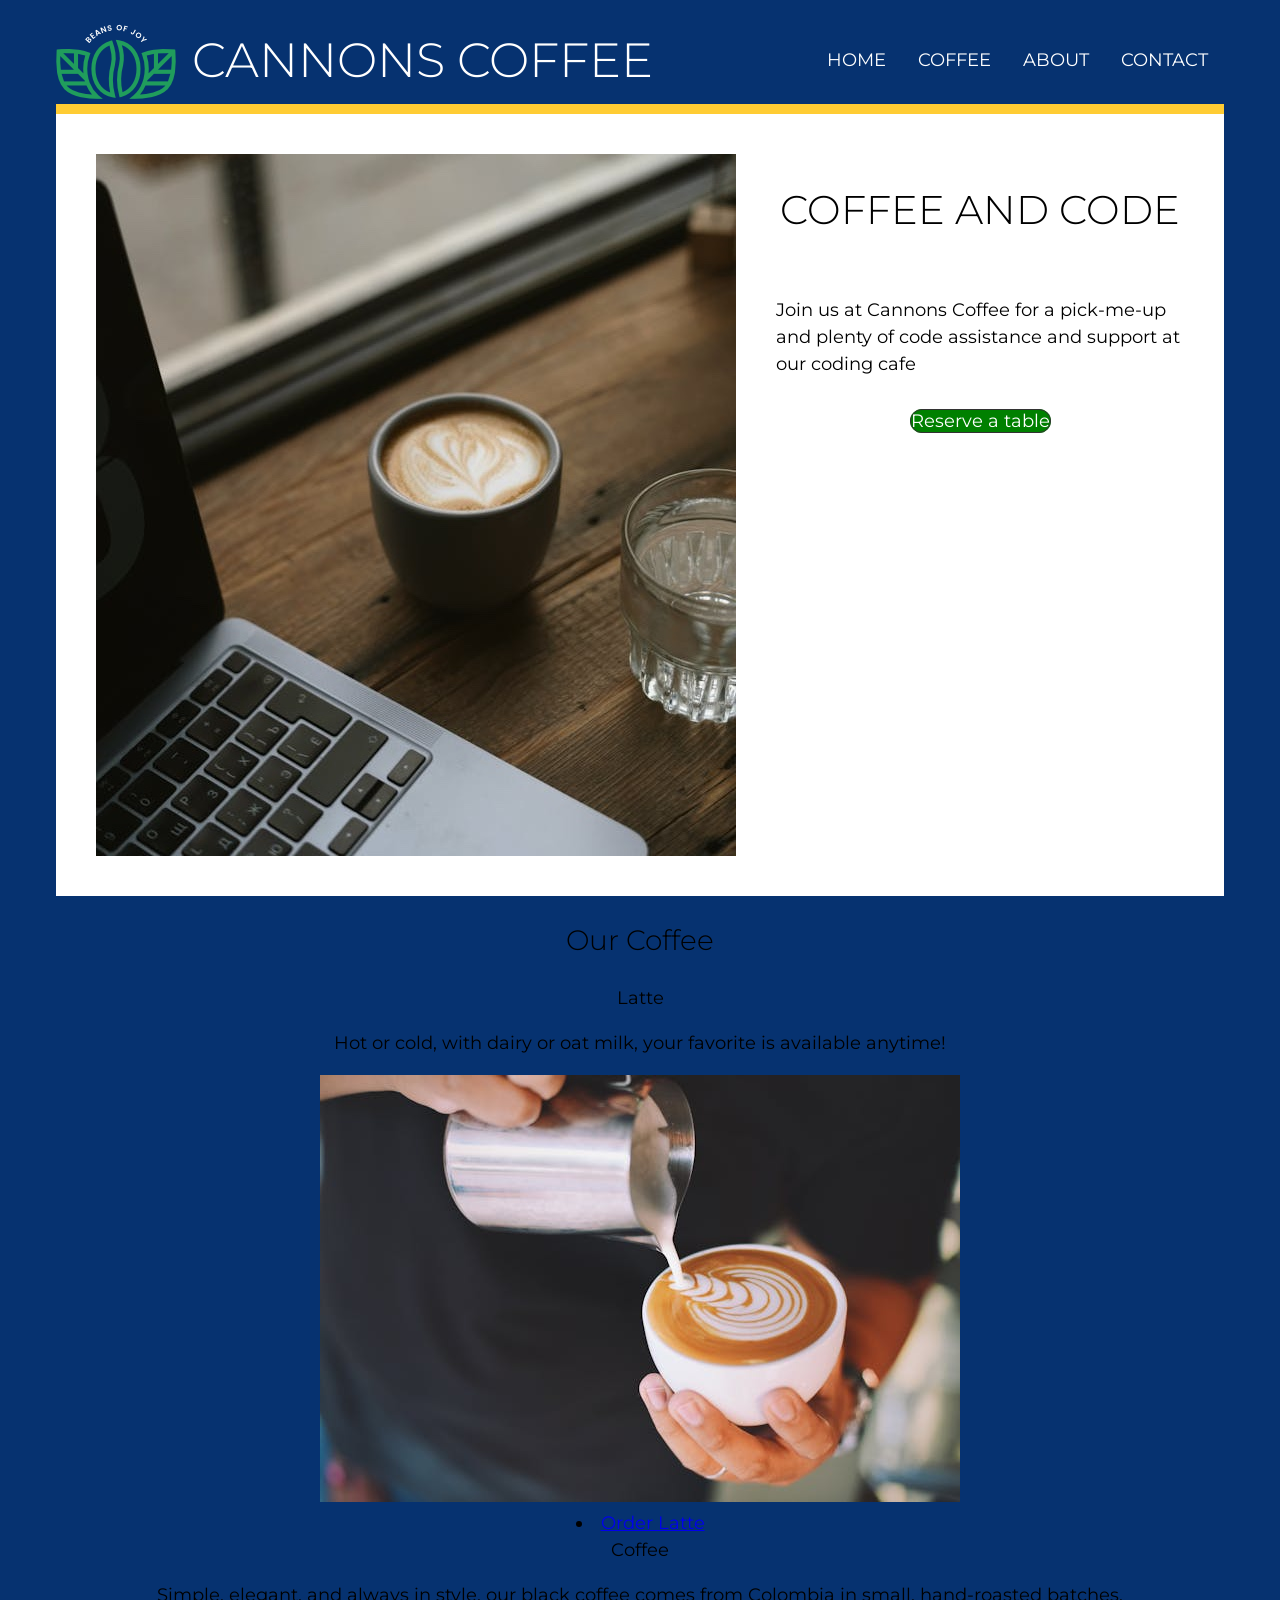
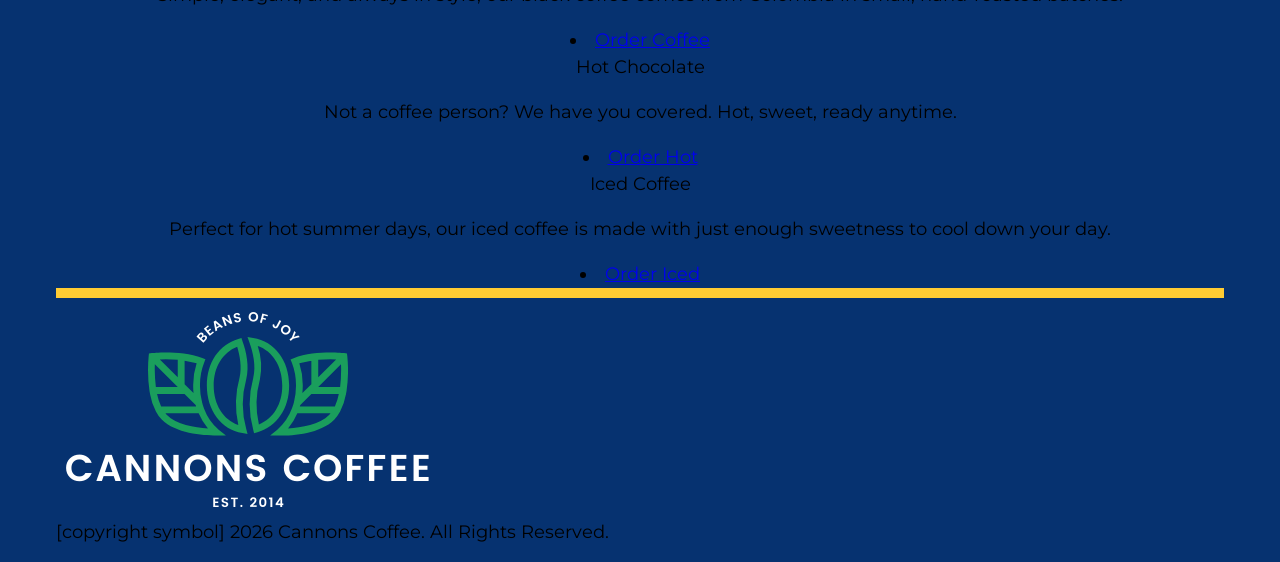
==== index.html @ 60bfc3fd "Changed css" ====
<!DOCTYPE html>
<html lang="en">

<head>
    <meta charset="UTF-8">
    <meta name="viewport" content="width=device-width, initial-scale=1.0">
    <title>Document</title>
    <link rel="stylesheet" href="css/style.css">
</head>

<body>
    <div class="wrapper">
        <header>
            <div class="logo">
                <img src="images/logo-nav.png" alt="Cannons Coffee Logo, beans of joy" class="logo">
                <h1>Cannons Coffee</h1>
            </div>
            <nav>
                <ul>
                    <li><a href="index.html" target="_blank" class="button">Home</a></li>
                    <li><a href="latte.html" target="_blank" class="button">Coffee</a></li>
                    <li><a href="https://www.starbucks.com/" target="_blank" class="button">About</a></li>
                    <li><a href="mailto:Jordan81hoc@gmail.com" target="_blank" class="contact-btn">Contact</a></li>
                </ul>
            </nav>
        </header>
        <main>
            <div class="row">
                <img src="images/coffee-computer.jpg" alt="Laptop with a cup of coffee and a glass of water">
                <div class="text">
                    <h2>Coffee and Code</h2>
                    <p>Join us at Cannons Coffee for a pick-me-up and plenty of code assistance and support at our
                        coding
                        cafe
                    </p>
                    <li><a href="https://en.wikipedia.org/wiki/Hawaii" target="_blank" class="table">Reserve a table</a>
                    </li>
                </div>
            </div>
            <heading class="cards">
                <h3>Our Coffee</h3>
                Latte
                <p>Hot or cold, with dairy or oat milk, your favorite is available anytime!
                </p>
                <img src="images/latte.jpg" alt="latte in a cup" />
                <li><a href="https://www.nescafe.com" target="_blank" class="button">Order Latte</a></li>
                Coffee
                <p>Simple, elegant, and always in style, our black coffee comes from Colombia in small, hand-roasted
                    batches.</p>
                <li><a href="https://coffeejpg.square.site/" target="_blank" class="button">Order Coffee</a></li>
                Hot Chocolate
                <p>Not a coffee person? We have you covered. Hot, sweet, ready anytime.</p>
                <li><a href="https://unsplash.com/s/photos/hot-chocolate" target="_blank" class="button">Order Hot </a>
                </li>
                Iced Coffee
                <p>Perfect for hot summer days, our iced coffee is made with just enough sweetness to cool down your
                    day.</p>
                <li><a href="https://unsplash.com/s/photos/iced-coffee" target="_blank" class="button">Order Iced</a>
                </li>
            </heading>
        </main>
        <footer>
            <img src="images/logo-footer.png" alt="Cannons Coffee Logo, beans of joy! Est. 2014" class="logo">
            [copyright symbol] 2026 Cannons Coffee. All Rights Reserved.
        </footer>
    </div>
</body>

</html>
---- css/style.css ----
@import url('https://fonts.googleapis.com/css2?family=Montserrat:ital,wght@0,100..900;1,100..900&display=swap');

:root {
  --black: #000000;
  --catalina: #062e8a;
  --bluetiful: #2b8eff;
  --vegan: #a8d5ba;
  --sunglow: #ffcc33;
  --white: #ffffff;
  --light-blue: #add8e6;
  --montserrat: Montserrat;
  --green: #008000;
}

HTML{
  box-sizing: border-box;
}
*,
*:before,
*:after {
  box-sizing: inherit;
}

body {
  font-family: var(--montserrat);
  background-color: var(--catalina);
  font-size: 1.125rem;
  line-height: 1.5;
}

main {
  text-align: center;
  border-bottom: 10px solid var(--sunglow);
  border-top:10px solid var(--sunglow);
  margin: 0;
}
.wrapper {
  max-width: 1200px;
  margin: 0 auto;
  padding: 1rem;
}

.logo {
display: flex;
justify-content: center;
padding: 0;
margin: 0;
align-items: center;
}

h1 {
  display: flex;
  flex-direction: wrap;
  font-size: 3rem;
  line-height: 1.1667;
  font-weight: 300;
  text-transform: uppercase;
  margin: 0;
  padding: 1rem;
  color: var(--white);
  align-items: start;
}

h2 {
  font-size: 2.5rem;
  line-height: 1.1667;
  font-weight: 300;
  text-transform: uppercase
}

h3 {
  font-size: 1.75rem;
  line-height: 1.1667;
  font-weight: 300;
}

header {
  display: flex;
  flex-flow: row wrap;
  justify-content: center;
  gap: 2rem;
}

nav ul {
  display: flex;
  justify-content: center;
  list-style-type: none;
  color: var(--white);
  text-transform: uppercase;
  margin: 0;
  padding: 0;
}

 nav a {
  display: flex;
  justify-content: center;
  text-decoration: none;
  padding: 1rem;
  color: var(--white);
}

.contact-btn {
  display: inline-block;
color: var(--white);
  text-decoration: none;
  align-items: center;
}

.footer {
  justify-content: center;
  font-family: var(--montserrat);
  color: var(--white);
}

@media (min-width: 650px) {

}

@media (min-width: 1000px) {
   header {
    justify-content: space-between;
    align-items: center;
    gap: 2rem;
   }
  }

  .row {
    display: flex;
    flex-direction: column;
    align-items: center;
    gap: 20px;
    padding: 20px;
    background-color: var(--white);
    list-style-type: none;
}

 .img {
   max-width: 100px;
   border: 0;
  background-color:  var(--white);
}
  .text {
    display: flex;
    flex-direction: column;
    align-items: center;
    gap: 12px;
    text-align: center;
   background-color: var(--white); 
  }

.table {
  align-self: center;
  margin-top: 8px;
  text-decoration: none;
  color: var(--white);
  border: 1px solid #333;
  background-color: #008000;
  border-radius: 5rem;
  
}

@media (min-width: 650px) {
  .row {
    flex-direction: row;
    align-items: flex-start;
    gap: 24px;
  }
  .img {
    max-width: 250px;
    flex: 0 0 auto;
  }
  .text {
    align-items: center;
    text-align: left;
  }
  h2 p {
    text-align: left;
    align-self: flex-start;
  }
  .table {
    align-self: center;
  }
}

@media (min-width: 1000px) {
  .row {
    gap: 40px;
    padding: 40px;
  }
  .img {
    max-width: 350px;
  }
}
/* BASIC FORMATTING */ 
HTML{
  box-sizing: border-box;
}
*,
*:before,
*:after {
  box-sizing: inherit;
}

body {
  color: black;
  background-color: #063270;
  margin: 0;
  padding: 0;
}
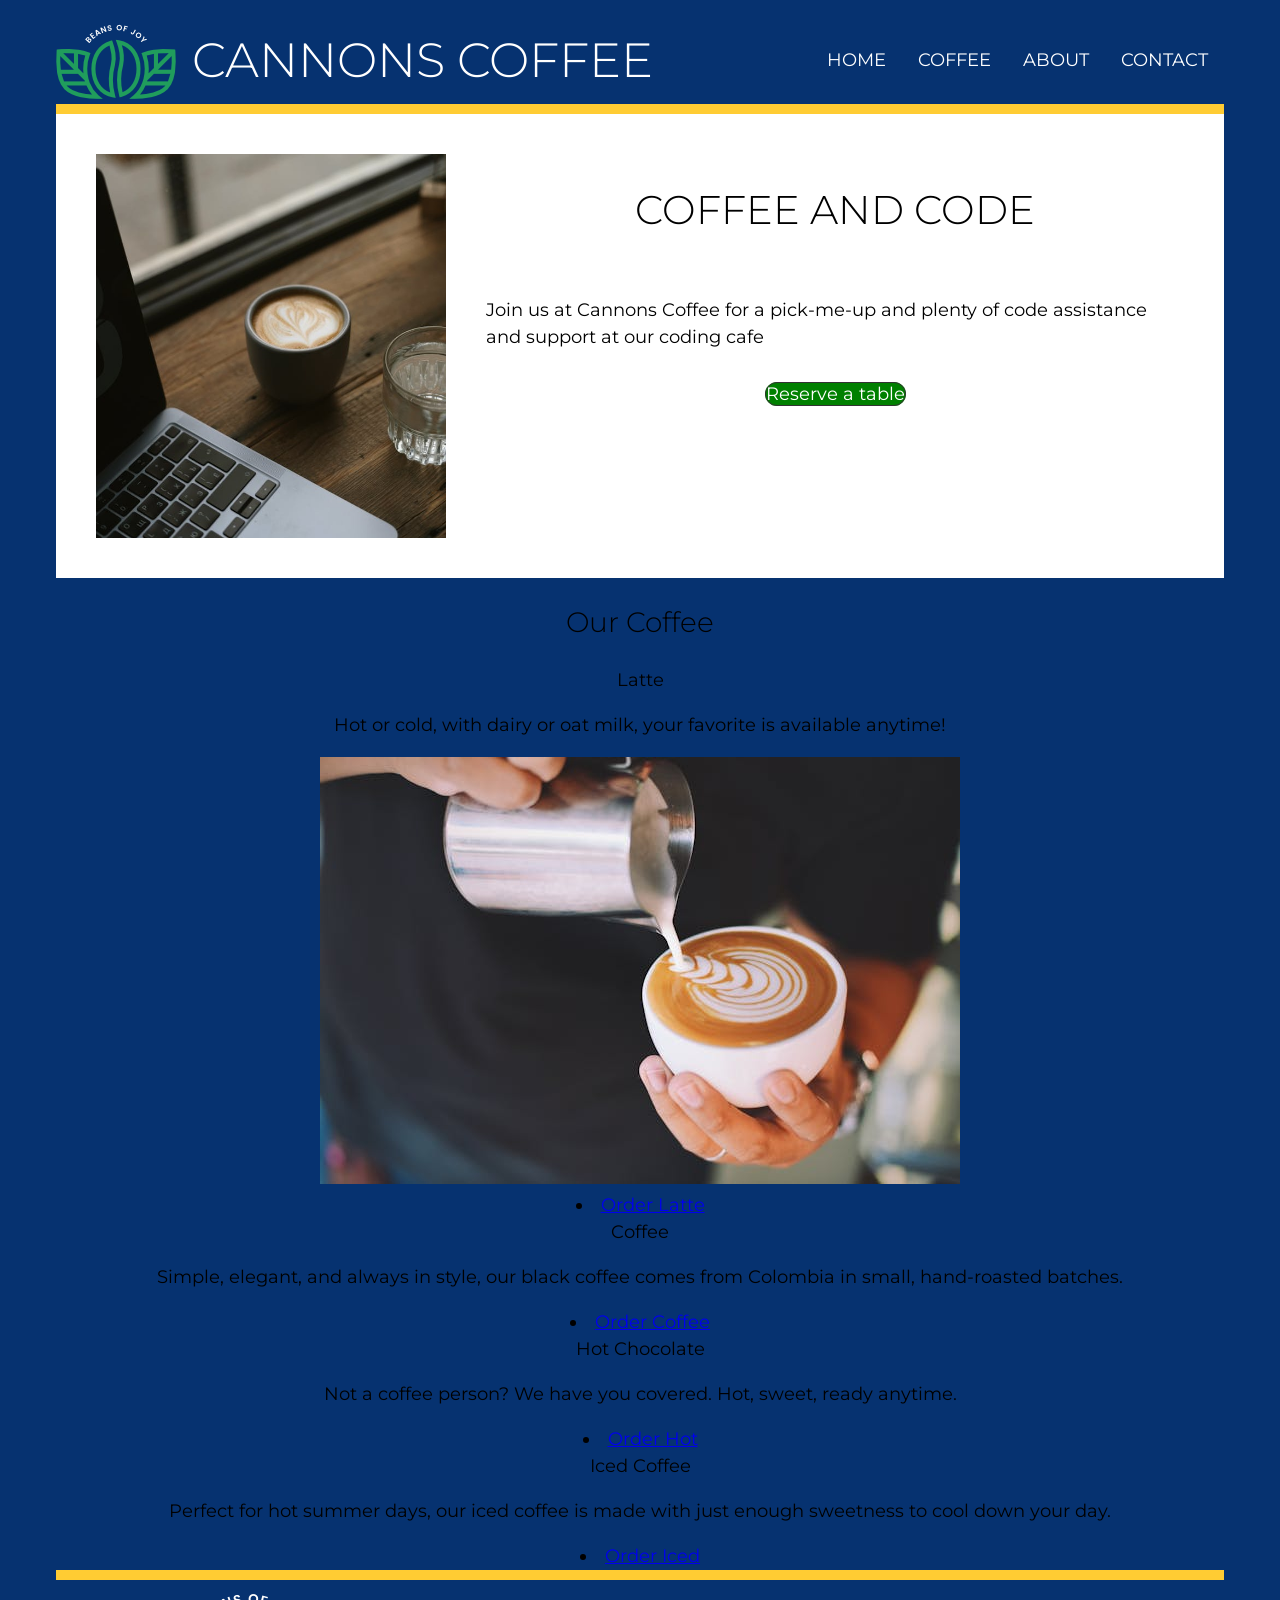
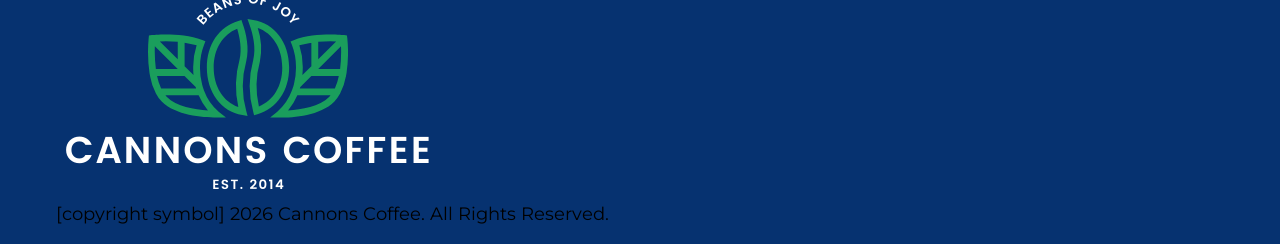
==== commit 0ef4d44c: "commit line 29" ====
--- a/index.html
+++ b/index.html
@@ -26,7 +26,7 @@
         </header>
         <main>
             <div class="row">
-                <img src="images/coffee-computer.jpg" alt="Laptop with a cup of coffee and a glass of water">
+                <img src="images/coffee-computer.jpg" alt="Laptop with a cup of coffee and a glass of water" class="img">
                 <div class="text">
                     <h2>Coffee and Code</h2>
                     <p>Join us at Cannons Coffee for a pick-me-up and plenty of code assistance and support at our
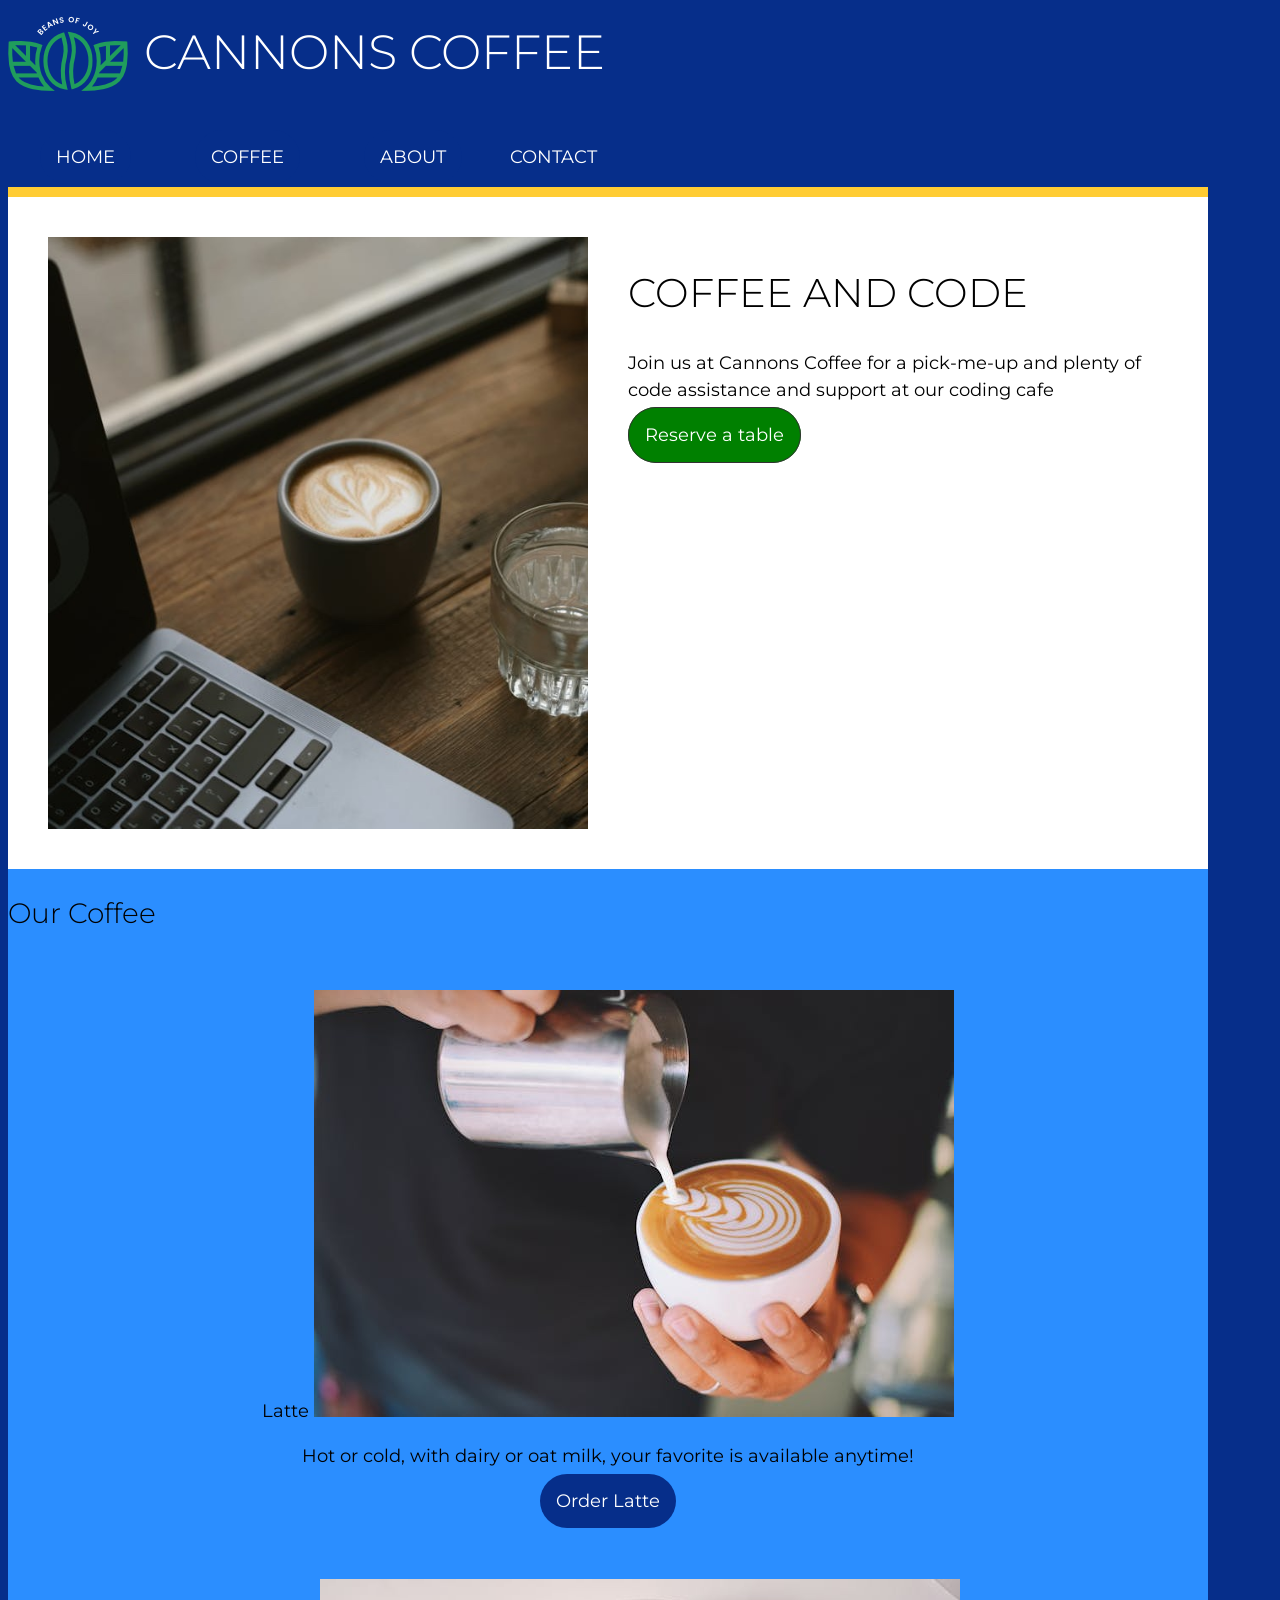
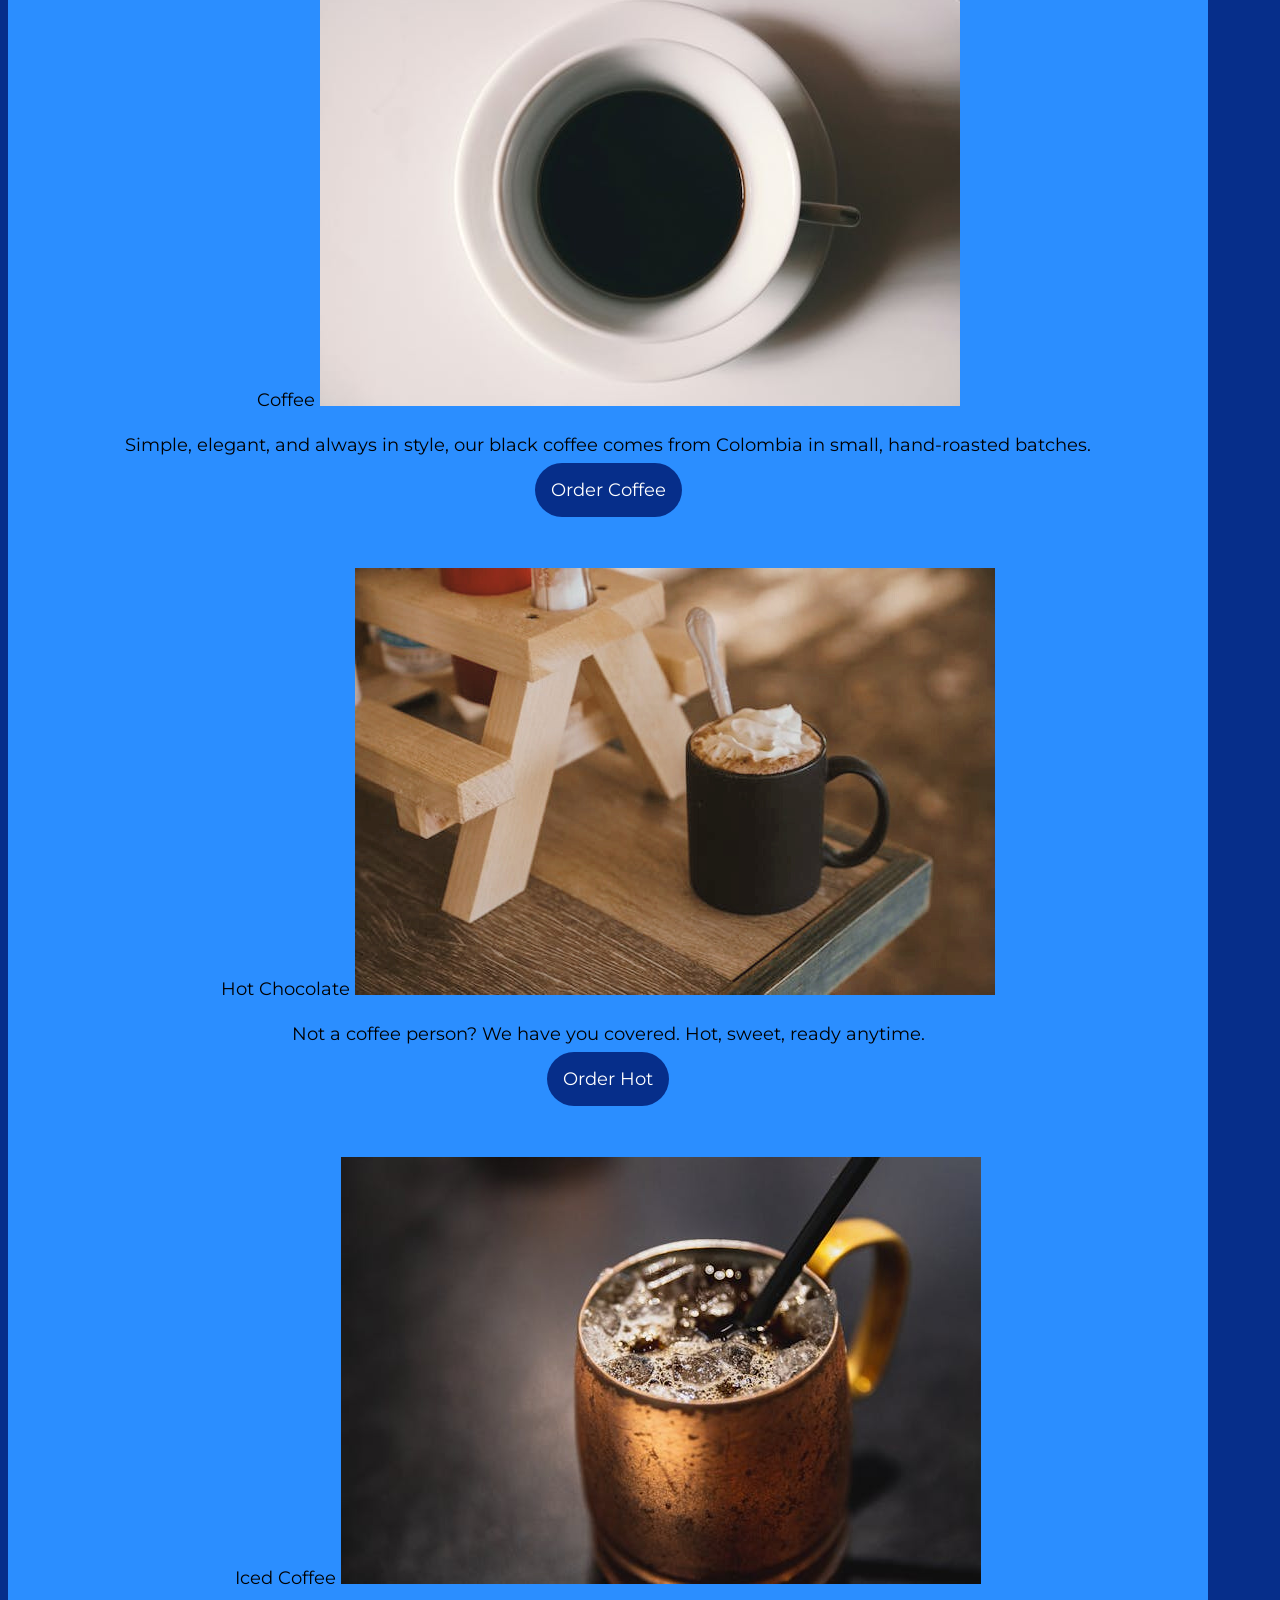
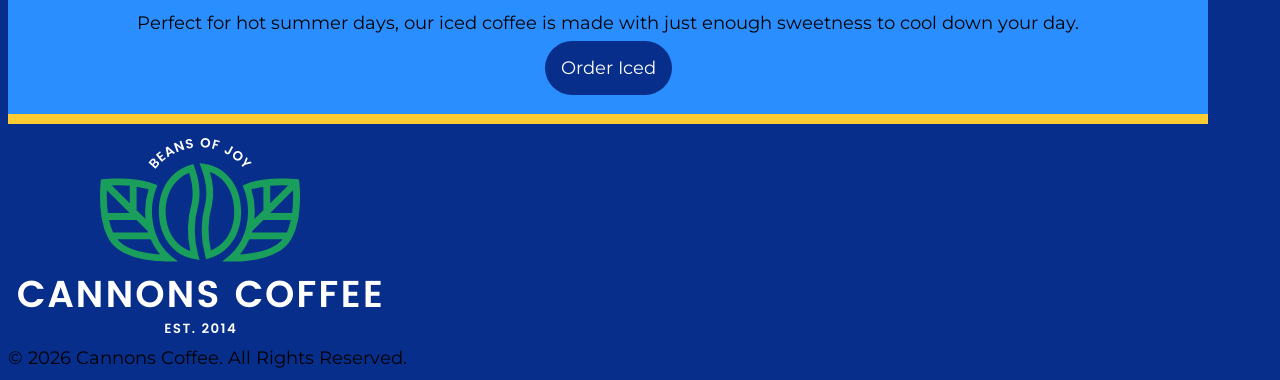
==== commit 0cd8e595: "Line 35" ====
--- a/index.html
+++ b/index.html
@@ -37,31 +37,41 @@
                     </li>
                 </div>
             </div>
-            <heading class="cards">
+            <div class="cards">
                 <h3>Our Coffee</h3>
+            </div>
+                <div class="card-1">
                 Latte
+                <img src="images/latte.jpg" alt="latte in a cup" />
                 <p>Hot or cold, with dairy or oat milk, your favorite is available anytime!
                 </p>
-                <img src="images/latte.jpg" alt="latte in a cup" />
-                <li><a href="https://www.nescafe.com" target="_blank" class="button">Order Latte</a></li>
+                <li><a href="https://www.nespresso.com" target="_blank" class="button">Order Latte</a></li>
+            </div>
+                <div class="card-2">
                 Coffee
-                <p>Simple, elegant, and always in style, our black coffee comes from Colombia in small, hand-roasted
-                    batches.</p>
+                <img src="images/coffee.jpg" alt="Coffee in a cup" />
+                <p>Simple, elegant, and always in style, our black coffee comes from Colombia in small, hand-roasted batches.</p>
                 <li><a href="https://coffeejpg.square.site/" target="_blank" class="button">Order Coffee</a></li>
+             </div>
+            <div class="card-3">
                 Hot Chocolate
+                <img src="images/hotchoc.jpg" alt="hotchoc" />
                 <p>Not a coffee person? We have you covered. Hot, sweet, ready anytime.</p>
                 <li><a href="https://unsplash.com/s/photos/hot-chocolate" target="_blank" class="button">Order Hot </a>
                 </li>
+                </div>
+                <div class="card-4">
                 Iced Coffee
+                <img src="images/iced.jpg" alt="Iced coffee in a mug with a straw" />
                 <p>Perfect for hot summer days, our iced coffee is made with just enough sweetness to cool down your
                     day.</p>
                 <li><a href="https://unsplash.com/s/photos/iced-coffee" target="_blank" class="button">Order Iced</a>
                 </li>
-            </heading>
+            </div>
         </main>
         <footer>
             <img src="images/logo-footer.png" alt="Cannons Coffee Logo, beans of joy! Est. 2014" class="logo">
-            [copyright symbol] 2026 Cannons Coffee. All Rights Reserved.
+            © 2026 Cannons Coffee. All Rights Reserved.
         </footer>
     </div>
 </body>
--- a/css/style.css
+++ b/css/style.css
@@ -32,12 +32,14 @@
   text-align: center;
   border-bottom: 10px solid var(--sunglow);
   border-top:10px solid var(--sunglow);
-  margin: 0;
+  /* margin-right: 0 auto; */
+  /* padding-right: 0 auto; */
+  margin:0
 }
 .wrapper {
   max-width: 1200px;
-  margin: 0 auto;
-  padding: 1rem;
+  /* margin: 0 auto; */
+  /* padding: 1rem; */
 }
 
 .logo {
@@ -84,6 +86,7 @@
 nav ul {
   display: flex;
   justify-content: center;
+  align-items: baseline;
   list-style-type: none;
   color: var(--white);
   text-transform: uppercase;
@@ -92,8 +95,8 @@
 }
 
  nav a {
-  display: flex;
-  justify-content: center;
+  /* display: flex;
+  justify-content: center; */
   text-decoration: none;
   padding: 1rem;
   color: var(--white);
@@ -101,9 +104,9 @@
 
 .contact-btn {
   display: inline-block;
-color: var(--white);
-  text-decoration: none;
-  align-items: center;
+  color: var(--white);
+  text-decoration: none;
+  justify-content: center;
 }
 
 .footer {
@@ -125,33 +128,37 @@
   }
 
   .row {
-    display: flex;
-    flex-direction: column;
+    display: grid;
+    grid-template-columns: 1fr 1fr;
     align-items: center;
     gap: 20px;
-    padding: 20px;
+    padding: 0;
     background-color: var(--white);
+    color: var(--black);
     list-style-type: none;
+    border: 0;
 }
 
  .img {
-   max-width: 100px;
-   border: 0;
-  background-color:  var(--white);
+   max-width: 100%;
+  /* height: auto; */
+  background-color: var(--white);
 }
   .text {
-    display: flex;
-    flex-direction: column;
-    align-items: center;
+    /* display: flex;
+    flex-direction: column; */
+    /* align-items: center; */
     gap: 12px;
-    text-align: center;
+    /* text-align: center; */
    background-color: var(--white); 
   }
 
 .table {
-  align-self: center;
-  margin-top: 8px;
-  text-decoration: none;
+  align-items: center;
+  text-decoration: none;
+  border-radius: 2rem;
+  /* margin: 3rem; */
+  padding: 1rem;
   color: var(--white);
   border: 1px solid #333;
   background-color: #008000;
@@ -165,10 +172,10 @@
     align-items: flex-start;
     gap: 24px;
   }
-  .img {
+  /* .img {
     max-width: 250px;
     flex: 0 0 auto;
-  }
+  } */
   .text {
     align-items: center;
     text-align: left;
@@ -177,9 +184,9 @@
     text-align: left;
     align-self: flex-start;
   }
-  .table {
-    align-self: center;
-  }
+  /* .table { */
+
+  /* } */
 }
 
 @media (min-width: 1000px) {
@@ -187,23 +194,58 @@
     gap: 40px;
     padding: 40px;
   }
-  .img {
+  /* .img {
     max-width: 350px;
-  }
-}
-/* BASIC FORMATTING */ 
-HTML{
-  box-sizing: border-box;
-}
-*,
-*:before,
-*:after {
-  box-sizing: inherit;
-}
-
-body {
-  color: black;
-  background-color: #063270;
-  margin: 0;
-  padding: 0;
-}
+  } */
+}
+
+.cards {
+  display: flex;
+  background-color: var(--bluetiful);
+  font-family: var(--montserrat);
+  justify-content: space-between;
+}
+
+.card-1 {
+  background-color: var(--bluetiful);
+  list-style-type: none;
+  font-family: var(--montserrat);
+  padding: 2rem;
+}
+
+.card-2 {
+  background-color: var(--bluetiful);
+  list-style-type: none;
+  font-family: var(--montserrat);
+  padding: 2rem;
+}
+
+.card-3 {
+  background-color: var(--bluetiful);
+  list-style-type: none;
+  font-family: var(--montserrat);
+  padding: 2rem;
+}
+
+.card-4 {
+  background-color: var(--bluetiful);
+  list-style-type: none;
+  font-family: var(--montserrat);
+  padding: 2rem;
+}
+
+.button {
+  background-color: var(--catalina);
+  color: var(--white);
+  text-decoration: none;
+  font-family: var(--montserrat);
+  border-radius: 10rem;
+  margin: 2rem;
+  padding: 1rem;
+}
+
+.footer {
+  justify-content: center;
+  font-family: var(--montserrat);
+  color: var(--white);
+}
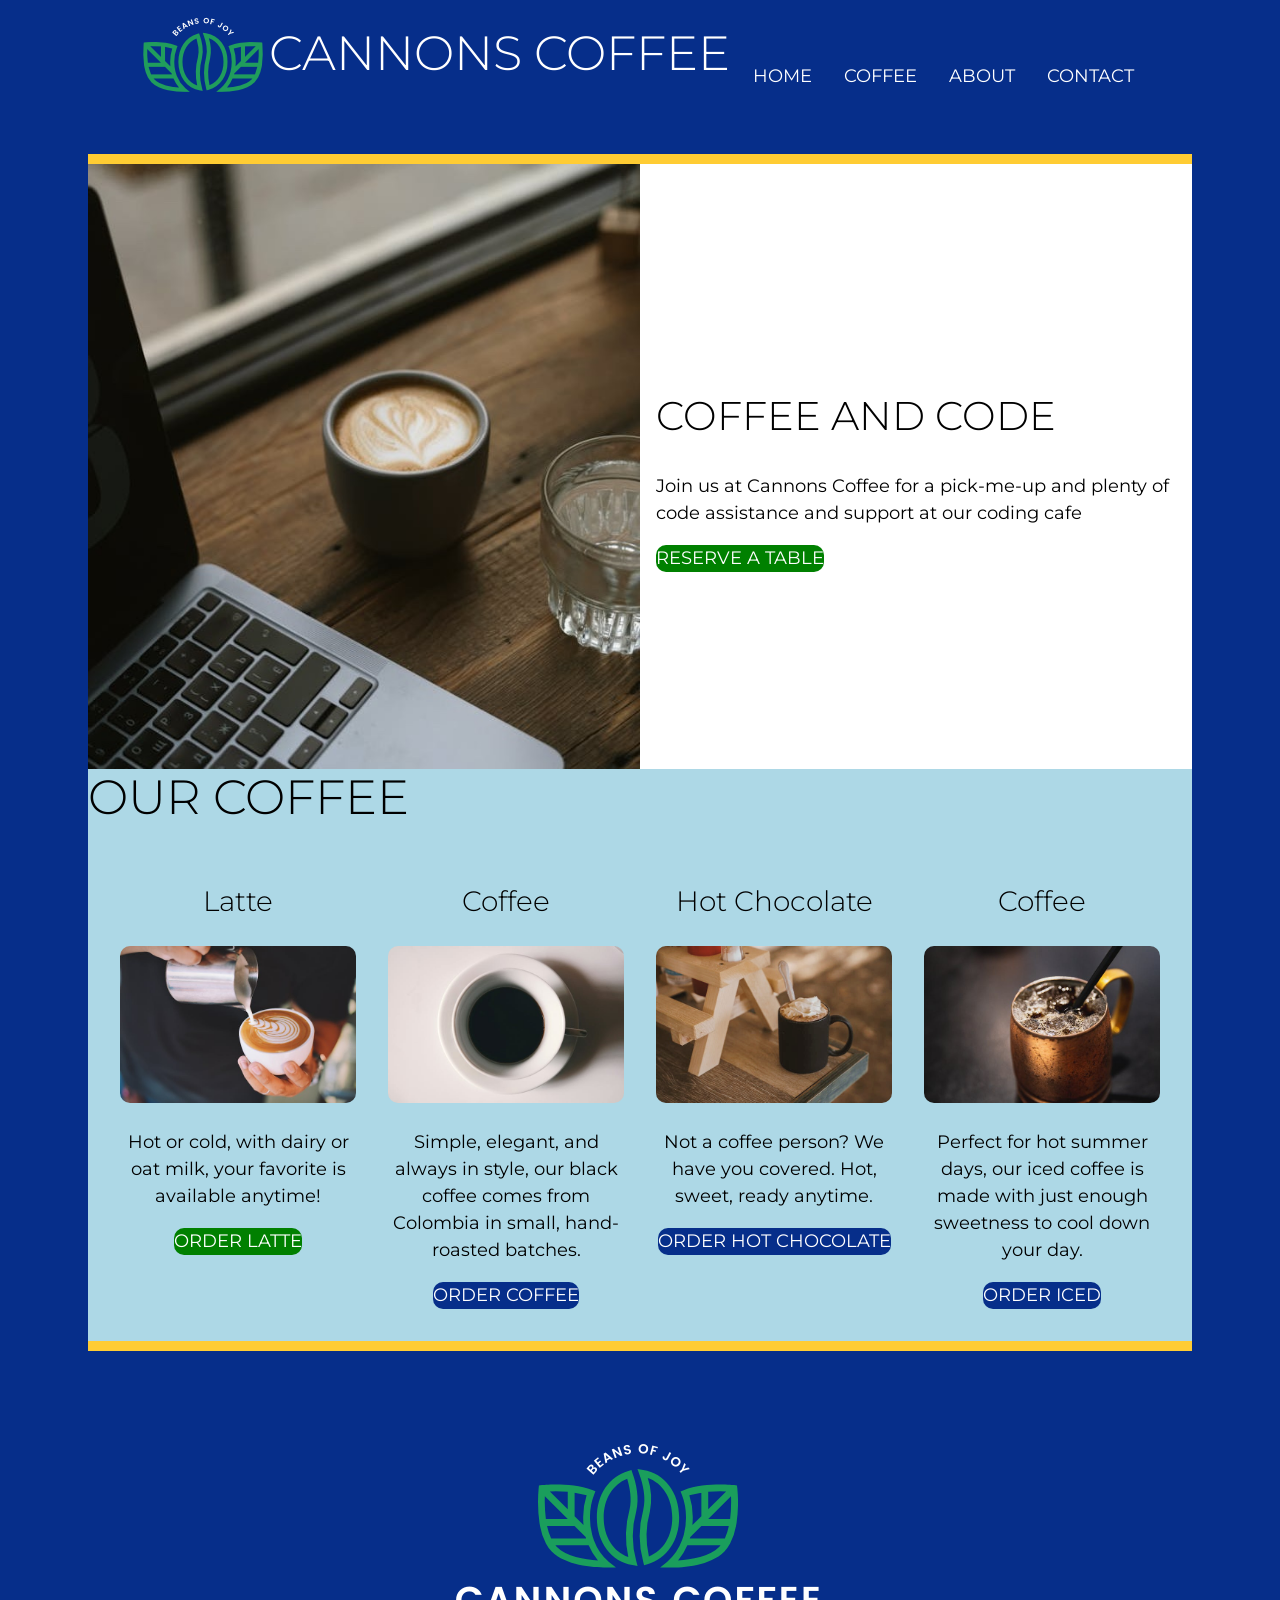
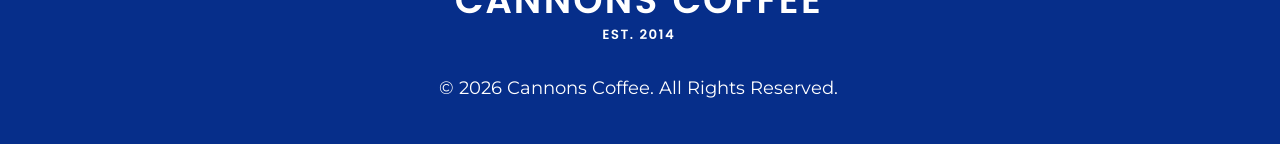
==== commit 21cbb9a1: "added the final codes for html css" ====
--- a/index.html
+++ b/index.html
@@ -24,54 +24,56 @@
                 </ul>
             </nav>
         </header>
-        <main>
-            <div class="row">
-                <img src="images/coffee-computer.jpg" alt="Laptop with a cup of coffee and a glass of water" class="img">
-                <div class="text">
-                    <h2>Coffee and Code</h2>
-                    <p>Join us at Cannons Coffee for a pick-me-up and plenty of code assistance and support at our
-                        coding
-                        cafe
+     <main>
+            <div class="container1">
+                <div class="child1">
+                    <img src="images/coffee-computer.jpg" alt="Laptop with a cup of coffee and a glass of water">
+                </div>
+                <div class="child2">
+                        <h2>Coffee and Code</h2>
+                        <p>Join us at Cannons Coffee for a pick-me-up and plenty of code assistance and support at our
+                            coding
+                            cafe
+                        </p>
+                        <a href="https://en.wikipedia.org/wiki/Hawaii" target="_blank" class="button1">Reserve a table</a>
+                    </div>
+                </div>
+                <div class="title">
+                    <h1>Our Coffee</h1>
+                </div>
+            <div class="container2">
+                <div class="card">
+                    <h3>Latte</h3>
+                    <img src="images/latte.jpg" alt="latte in a cup" />
+                    <p>Hot or cold, with dairy or oat milk, your favorite is available anytime!
                     </p>
-                    <li><a href="https://en.wikipedia.org/wiki/Hawaii" target="_blank" class="table">Reserve a table</a>
-                    </li>
+                    <a href="https://www.nespresso.com" target="_blank" class="button2">Order Latte</a>
                 </div>
-            </div>
-            <div class="cards">
-                <h3>Our Coffee</h3>
-            </div>
-                <div class="card-1">
-                Latte
-                <img src="images/latte.jpg" alt="latte in a cup" />
-                <p>Hot or cold, with dairy or oat milk, your favorite is available anytime!
-                </p>
-                <li><a href="https://www.nespresso.com" target="_blank" class="button">Order Latte</a></li>
-            </div>
-                <div class="card-2">
-                Coffee
-                <img src="images/coffee.jpg" alt="Coffee in a cup" />
-                <p>Simple, elegant, and always in style, our black coffee comes from Colombia in small, hand-roasted batches.</p>
-                <li><a href="https://coffeejpg.square.site/" target="_blank" class="button">Order Coffee</a></li>
-             </div>
-            <div class="card-3">
-                Hot Chocolate
-                <img src="images/hotchoc.jpg" alt="hotchoc" />
-                <p>Not a coffee person? We have you covered. Hot, sweet, ready anytime.</p>
-                <li><a href="https://unsplash.com/s/photos/hot-chocolate" target="_blank" class="button">Order Hot </a>
-                </li>
+                <div class="card">
+                    <h3>Coffee</h3>
+                    <img src="images/coffee.jpg" alt="Coffee in a cup" />
+                    <p>Simple, elegant, and always in style, our black coffee comes from Colombia in small, hand-roasted
+                        batches.</p>
+                    <a href="https://coffeejpg.square.site/" target="_blank" class="button3">Order Coffee</a>
                 </div>
-                <div class="card-4">
-                Iced Coffee
-                <img src="images/iced.jpg" alt="Iced coffee in a mug with a straw" />
-                <p>Perfect for hot summer days, our iced coffee is made with just enough sweetness to cool down your
-                    day.</p>
-                <li><a href="https://unsplash.com/s/photos/iced-coffee" target="_blank" class="button">Order Iced</a>
-                </li>
+                <div class="card">
+                    <h3>Hot Chocolate</h3>
+                    <img src="images/hotchoc.jpg" alt="hotchoc" />
+                    <p>Not a coffee person? We have you covered. Hot, sweet, ready anytime.</p>
+                    <a href="https://unsplash.com/s/photos/hot-chocolate" target="_blank" class="button4">Order Hot Chocolate</a>
+                </div>
+                <div class="card">
+                    <h3>Coffee</h3>
+                    <img src="images/iced.jpg" alt="Iced coffee in a mug with a straw" />
+                    <p>Perfect for hot summer days, our iced coffee is made with just enough sweetness to cool down your
+                        day.</p>
+                    <a href="https://unsplash.com/s/photos/iced-coffee" target="_blank" class="button5">Order Iced</a>
+                </div>
             </div>
         </main>
         <footer>
             <img src="images/logo-footer.png" alt="Cannons Coffee Logo, beans of joy! Est. 2014" class="logo">
-            © 2026 Cannons Coffee. All Rights Reserved.
+            <p>&copy; 2026 Cannons Coffee. All Rights Reserved.</p>
         </footer>
     </div>
 </body>
--- a/css/style.css
+++ b/css/style.css
@@ -10,6 +10,8 @@
   --light-blue: #add8e6;
   --montserrat: Montserrat;
   --green: #008000;
+  border-top-left-radius: --radius;
+  border-top-right-radius: --radius;
 }
 
 HTML{
@@ -24,43 +26,36 @@
 body {
   font-family: var(--montserrat);
   background-color: var(--catalina);
+  border-radius: 10px;
   font-size: 1.125rem;
   line-height: 1.5;
+  margin: 0;
+  padding: 0;
 }
 
 main {
   text-align: center;
   border-bottom: 10px solid var(--sunglow);
   border-top:10px solid var(--sunglow);
-  /* margin-right: 0 auto; */
-  /* padding-right: 0 auto; */
-  margin:0
-}
+  margin: 3rem;
+  padding: 0;
+}
+
 .wrapper {
   max-width: 1200px;
-  /* margin: 0 auto; */
-  /* padding: 1rem; */
-}
-
-.logo {
-display: flex;
-justify-content: center;
-padding: 0;
-margin: 0;
-align-items: center;
+  margin: 0 auto;
+  padding: 0;
+  font-family: var(--montserrat);
 }
 
 h1 {
-  display: flex;
-  flex-direction: wrap;
+  display: inline-block;
   font-size: 3rem;
   line-height: 1.1667;
   font-weight: 300;
   text-transform: uppercase;
   margin: 0;
-  padding: 1rem;
-  color: var(--white);
-  align-items: start;
+  
 }
 
 h2 {
@@ -74,178 +69,246 @@
   font-size: 1.75rem;
   line-height: 1.1667;
   font-weight: 300;
+  display: inline-block;
 }
 
 header {
+  text-align: center;
   display: flex;
   flex-flow: row wrap;
   justify-content: center;
-  gap: 2rem;
+  align-items: flex-end;
+  padding: 0;
+  margin: 0;
+  color: var(--white);
+}
+
+.logo {
+display: flex;
+justify-content: space-evenly;
+padding: 0.4rem;
+margin: 0;
+align-items: center;
+}
+
+.button1 {
+  display: inline-block;
+  text-decoration: none;
+  background-color: var(--green);
+  color: var(--white);
+  text-transform: uppercase;
+  border-radius: 10px;
+  padding: 0.75;
+}
+
+.button2 {
+  text-transform: uppercase;
+  background-color: var(--catalina);
+  color: var(--white);
+  border-radius: 10px;
+  text-decoration: none;
+  text-align: center;
+  display: inline-block;
+  margin: 0;
+  padding: 0.5 1rem;
+}
+
+.button3 {
+  text-transform: uppercase;
+  background-color: var(--catalina);
+  color: var(--white);
+  border-radius: 10px;
+  text-decoration: none;
+  text-align: center;
+  display: inline-block;
+  margin: 0;
+  padding: 0.5 1rem;
+}
+
+.button4 {
+  text-transform: uppercase;
+  background-color: var(--catalina);
+  color: var(--white);
+  border-radius: 10px;
+  text-decoration: none;
+  text-align: center;
+  display: inline-block;
+  margin: 0;
+  padding: 0.5 1rem;
+}
+
+.button5 {
+   text-transform: uppercase;
+  background-color: var(--catalina);
+  color: var(--white);
+  border-radius: 10px;
+  text-decoration: none;
+  text-align: center;
+  display: inline-block;
+  margin: 0;
+  padding: 0.5 1rem;
 }
 
 nav ul {
   display: flex;
+  flex-flow: row wrap;
+  list-style-type: none;
+  align-items: center;
+  margin: 0;
+  padding: 0;
+}
+
+ nav a {
+   display: block;
+  text-decoration: none;
+  padding: 1rem;
+  color: var(--white);
+  text-transform: uppercase;
+}
+
+.contact-btn {
+  text-transform: uppercase;
+  display: inline-block;
+  background-color: var(--catalina);
+  color: var(--white);
+  text-decoration: none;
   justify-content: center;
-  align-items: baseline;
-  list-style-type: none;
-  color: var(--white);
-  text-transform: uppercase;
-  margin: 0;
-  padding: 0;
-}
-
- nav a {
-  /* display: flex;
-  justify-content: center; */
-  text-decoration: none;
+  padding: 0.5rem 1rem;
+}
+
+.container1 {
+  display: grid;
+  grid-template-columns: repeat(2, 1fr);
+  margin: 0;
+  padding: 0;
+  text-align: left;
+  align-items: center;
+  background-color: var(--white);
+}
+
+.title {
+  background-color: var(--light-blue);
+  display: flex;
+  padding: 0;
+  margin: 0;
+}
+.container2 {
+  background-color: var(--light-blue);
+  grid-template-columns: 1fr;
+  display: grid;
+  gap: 4rem;
+  padding: 2rem;
+  margin: 0;
+}
+
+img {
+  max-width: 100%;
+}
+
+.container2 img {
+  border-radius: 10px;
+}
+
+.child1 {
+  border-radius: 0;
+  padding: 0;
+  margin: 0;
+}
+
+.child2 {
   padding: 1rem;
-  color: var(--white);
-}
-
-.contact-btn {
-  display: inline-block;
-  color: var(--white);
-  text-decoration: none;
+  align-self: center;
+}
+
+footer {
+  color: var(--white);
+  padding: 1.5rem;
+  margin: 0;
+  display: grid;
   justify-content: center;
 }
 
-.footer {
-  justify-content: center;
-  font-family: var(--montserrat);
-  color: var(--white);
-}
-
 @media (min-width: 650px) {
-
+  .container2 {
+    grid-template-columns: 1fr 1fr;
+    gap: 2rem;
+  }
 }
 
 @media (min-width: 1000px) {
    header {
     justify-content: space-between;
-    align-items: center;
+   }
+   .container2 {
+    grid-template-columns: 1fr 1fr 1fr 1fr;
     gap: 2rem;
    }
   }
 
-  .row {
-    display: grid;
-    grid-template-columns: 1fr 1fr;
-    align-items: center;
-    gap: 20px;
-    padding: 0;
-    background-color: var(--white);
-    color: var(--black);
-    list-style-type: none;
-    border: 0;
-}
-
- .img {
-   max-width: 100%;
-  /* height: auto; */
-  background-color: var(--white);
-}
-  .text {
-    /* display: flex;
-    flex-direction: column; */
-    /* align-items: center; */
-    gap: 12px;
-    /* text-align: center; */
-   background-color: var(--white); 
+  .wrapper {
+     max-width: 1200px;
+  margin: 0 auto;
+  padding: 0;
+  font-family: var(--montserrat);
   }
 
-.table {
+  header {
+  text-align: center;
+  display: flex;
+  flex-flow: row wrap;
+  justify-content: center;
+  align-items: flex-end;
+  padding: 0;
+  margin: 0;
+  color: var(--white);
+}
+
+.top {
+  display: flex;
+justify-content: space-evenly;
+padding: 0.4rem;
+margin: 0;
+align-items: center
+}
+
+nav ul {
+  display: flex;
+  flex-flow: row wrap;
+  list-style-type: none;
   align-items: center;
-  text-decoration: none;
-  border-radius: 2rem;
-  /* margin: 3rem; */
+  margin: 0;
+  padding: 0;
+}
+
+ nav a {
+   display: block;
+  text-decoration: none;
   padding: 1rem;
   color: var(--white);
-  border: 1px solid #333;
-  background-color: #008000;
-  border-radius: 5rem;
-  
-}
-
-@media (min-width: 650px) {
-  .row {
-    flex-direction: row;
-    align-items: flex-start;
-    gap: 24px;
-  }
-  /* .img {
-    max-width: 250px;
-    flex: 0 0 auto;
-  } */
-  .text {
-    align-items: center;
-    text-align: left;
-  }
-  h2 p {
-    text-align: left;
-    align-self: flex-start;
-  }
-  /* .table { */
-
-  /* } */
-}
-
-@media (min-width: 1000px) {
-  .row {
-    gap: 40px;
-    padding: 40px;
-  }
-  /* .img {
-    max-width: 350px;
-  } */
-}
-
-.cards {
-  display: flex;
-  background-color: var(--bluetiful);
-  font-family: var(--montserrat);
-  justify-content: space-between;
-}
-
-.card-1 {
-  background-color: var(--bluetiful);
-  list-style-type: none;
-  font-family: var(--montserrat);
-  padding: 2rem;
-}
-
-.card-2 {
-  background-color: var(--bluetiful);
-  list-style-type: none;
-  font-family: var(--montserrat);
-  padding: 2rem;
-}
-
-.card-3 {
-  background-color: var(--bluetiful);
-  list-style-type: none;
-  font-family: var(--montserrat);
-  padding: 2rem;
-}
-
-.card-4 {
-  background-color: var(--bluetiful);
-  list-style-type: none;
-  font-family: var(--montserrat);
-  padding: 2rem;
-}
-
-.button {
-  background-color: var(--catalina);
-  color: var(--white);
-  text-decoration: none;
-  font-family: var(--montserrat);
-  border-radius: 10rem;
-  margin: 2rem;
-  padding: 1rem;
-}
-
-.footer {
-  justify-content: center;
-  font-family: var(--montserrat);
-  color: var(--white);
-}
+  text-transform: uppercase;
+}
+
+.latte {
+  text-align: center;
+  border-bottom: 10px solid var(--sunglow);
+  border-top:10px solid var(--sunglow);
+  margin: 3rem;
+  padding: 0;
+}
+
+.button2 {
+  text-transform: uppercase;
+  background-color: var(--green);
+  color: var(--white);
+  border-radius: 10px;
+  text-decoration: none;
+  text-align: center;
+  display: inline-block;
+  margin: 0;
+  padding: 0.5 1rem;
+}
+
+.child1 {
+  display: flex;
+  color: var(--white);
+}
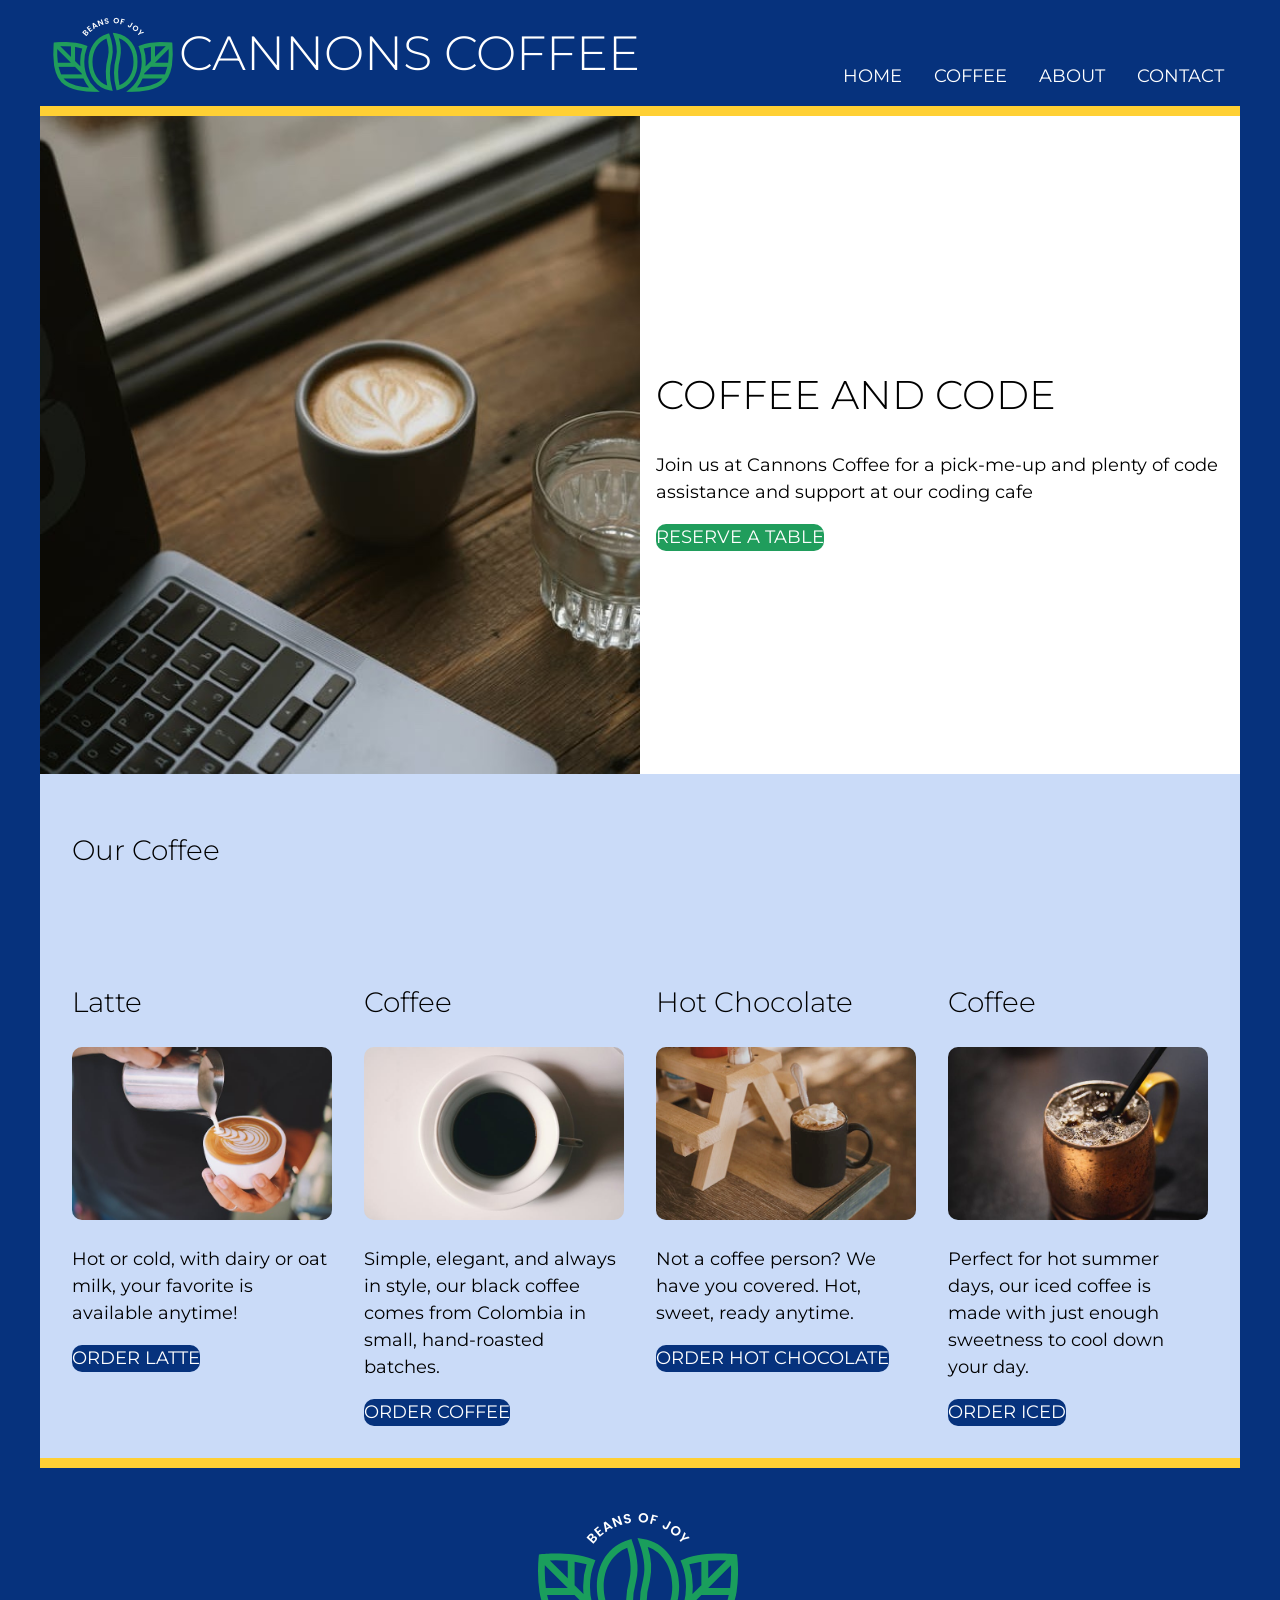
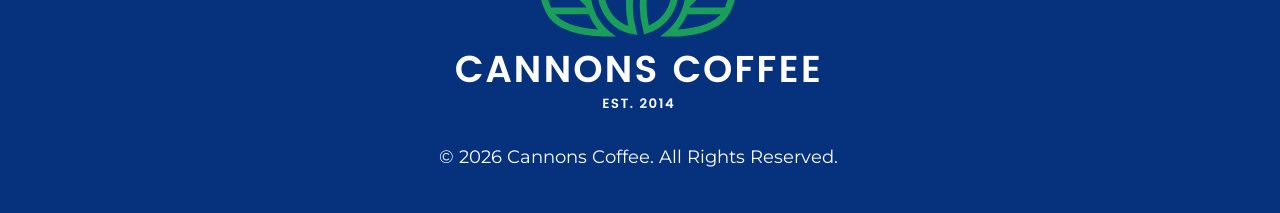
==== commit f01efa41: "changed codes on css" ====
--- a/index.html
+++ b/index.html
@@ -39,7 +39,7 @@
                     </div>
                 </div>
                 <div class="title">
-                    <h1>Our Coffee</h1>
+                    <h3>Our Coffee</h3>
                 </div>
             <div class="container2">
                 <div class="card">
--- a/css/style.css
+++ b/css/style.css
@@ -2,16 +2,13 @@
 
 :root {
   --black: #000000;
-  --catalina: #062e8a;
-  --bluetiful: #2b8eff;
-  --vegan: #a8d5ba;
-  --sunglow: #ffcc33;
+  --catalina: #06327d;
+  --bluetiful: #2b70e4;
+  --vegan: #209d5c;
+  --sunglow: #ffd034;
   --white: #ffffff;
-  --light-blue: #add8e6;
+  --light-blue: #cadbf8;
   --montserrat: Montserrat;
-  --green: #008000;
-  border-top-left-radius: --radius;
-  border-top-right-radius: --radius;
 }
 
 HTML{
@@ -37,7 +34,6 @@
   text-align: center;
   border-bottom: 10px solid var(--sunglow);
   border-top:10px solid var(--sunglow);
-  margin: 3rem;
   padding: 0;
 }
 
@@ -94,7 +90,7 @@
 .button1 {
   display: inline-block;
   text-decoration: none;
-  background-color: var(--green);
+  background-color: var(--vegan);
   color: var(--white);
   text-transform: uppercase;
   border-radius: 10px;
@@ -153,7 +149,7 @@
   display: flex;
   flex-flow: row wrap;
   list-style-type: none;
-  align-items: center;
+  text-align: center;
   margin: 0;
   padding: 0;
 }
@@ -189,16 +185,17 @@
 .title {
   background-color: var(--light-blue);
   display: flex;
-  padding: 0;
-  margin: 0;
-}
+  padding: 2rem;
+  text-align: left;
+}
+
 .container2 {
   background-color: var(--light-blue);
   grid-template-columns: 1fr;
   display: grid;
   gap: 4rem;
   padding: 2rem;
-  margin: 0;
+  text-align: left;
 }
 
 img {
@@ -210,9 +207,9 @@
 }
 
 .child1 {
-  border-radius: 0;
-  padding: 0;
-  margin: 0;
+  border-radius: var(--radius);
+  border: 5rem;
+  padding: 0;
 }
 
 .child2 {
@@ -231,7 +228,7 @@
 @media (min-width: 650px) {
   .container2 {
     grid-template-columns: 1fr 1fr;
-    gap: 2rem;
+    gap: 4rem;
   }
 }
 
@@ -245,24 +242,6 @@
    }
   }
 
-  .wrapper {
-     max-width: 1200px;
-  margin: 0 auto;
-  padding: 0;
-  font-family: var(--montserrat);
-  }
-
-  header {
-  text-align: center;
-  display: flex;
-  flex-flow: row wrap;
-  justify-content: center;
-  align-items: flex-end;
-  padding: 0;
-  margin: 0;
-  color: var(--white);
-}
-
 .top {
   display: flex;
 justify-content: space-evenly;
@@ -296,9 +275,9 @@
   padding: 0;
 }
 
-.button2 {
-  text-transform: uppercase;
-  background-color: var(--green);
+.button1 {
+  text-transform: uppercase;
+  background-color: var(--vegan);
   color: var(--white);
   border-radius: 10px;
   text-decoration: none;
@@ -310,5 +289,6 @@
 
 .child1 {
   display: flex;
-  color: var(--white);
-}+  background-color: var(--white);
+  background-color: var(--catalina);
+}
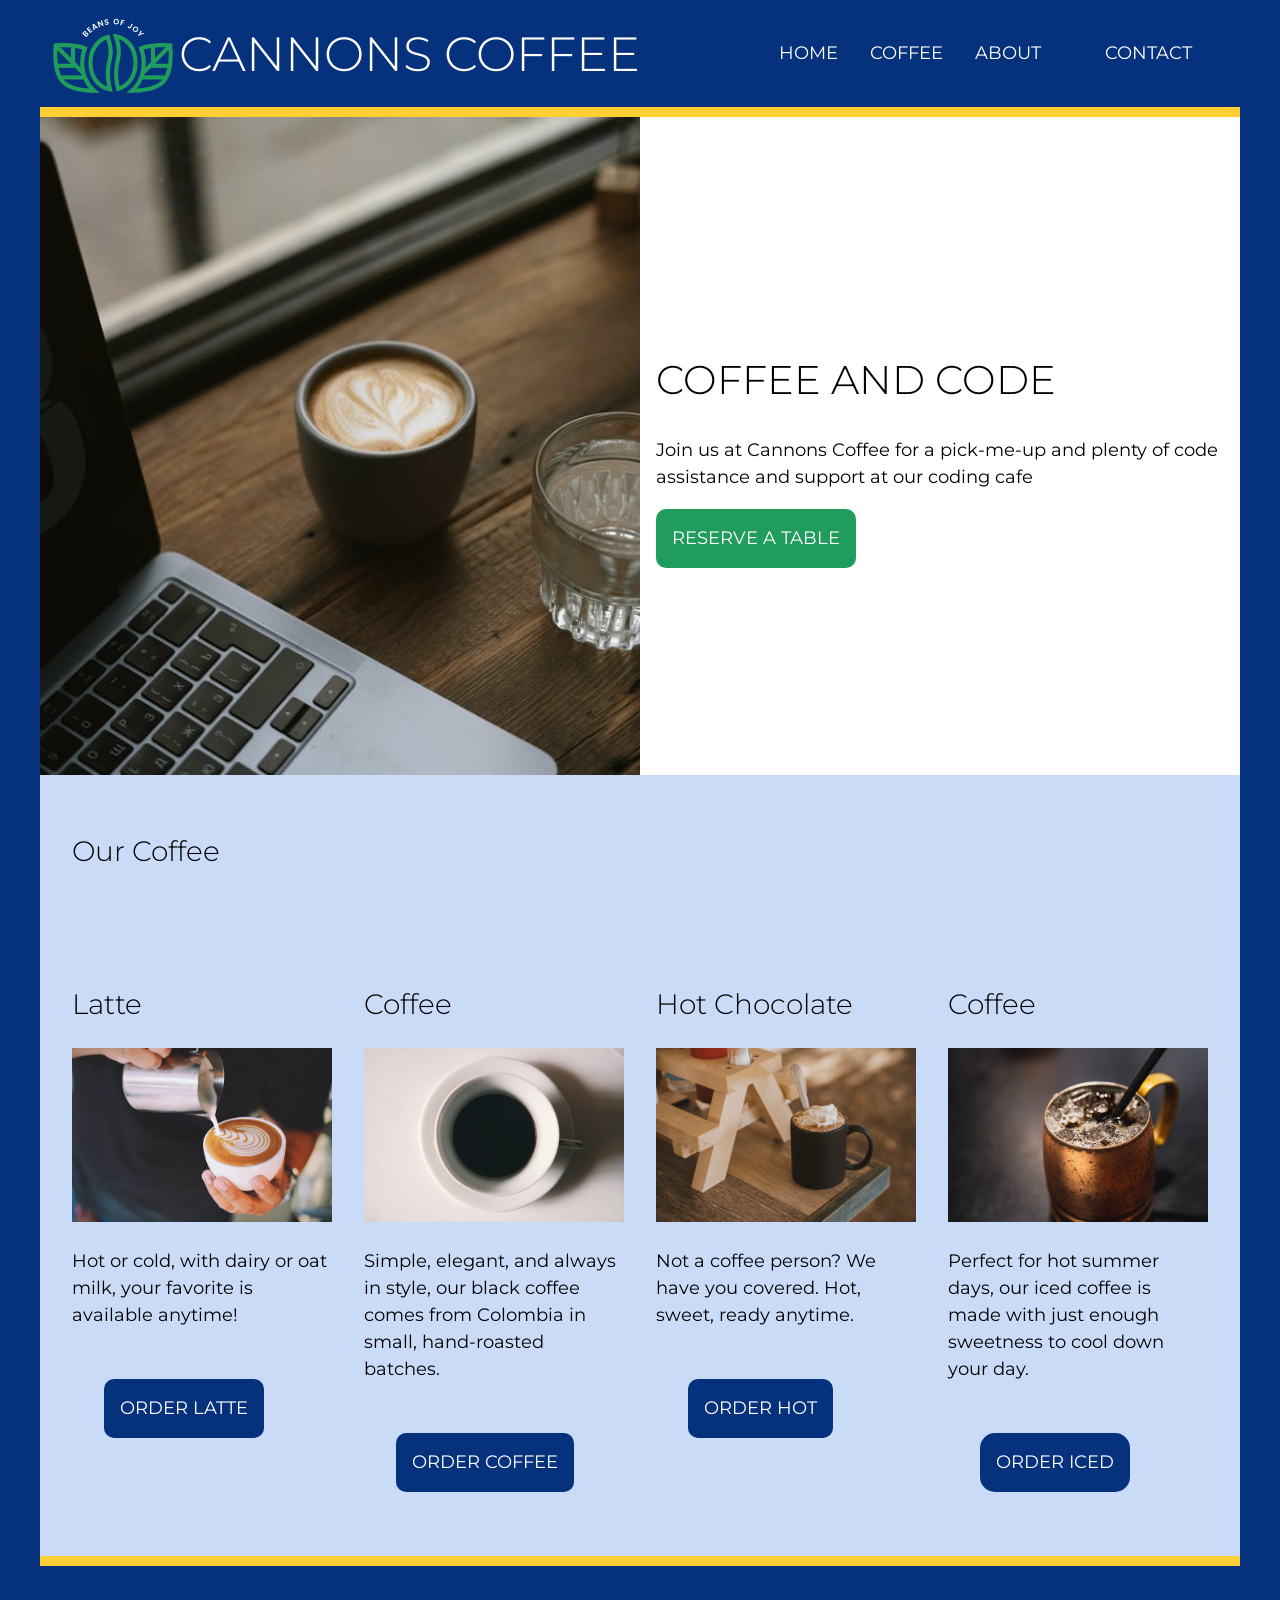
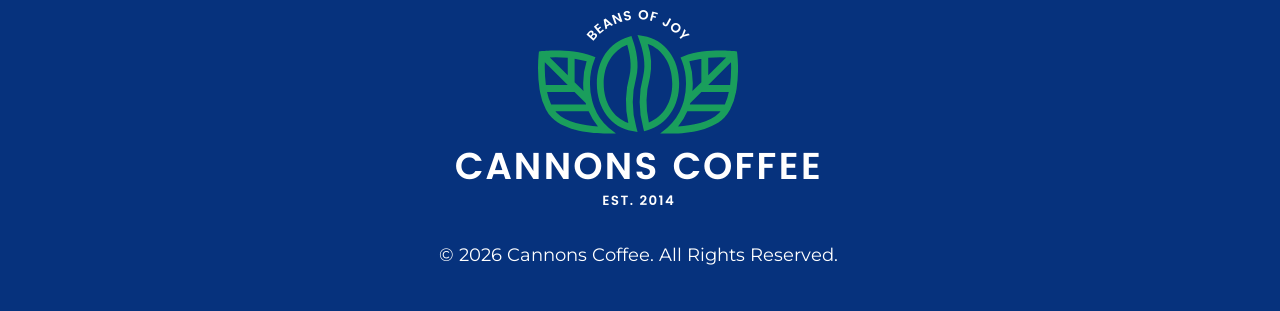
==== commit c9e6a69e: "changed codes to buttons and remove item" ====
--- a/index.html
+++ b/index.html
@@ -60,7 +60,7 @@
                     <h3>Hot Chocolate</h3>
                     <img src="images/hotchoc.jpg" alt="hotchoc" />
                     <p>Not a coffee person? We have you covered. Hot, sweet, ready anytime.</p>
-                    <a href="https://unsplash.com/s/photos/hot-chocolate" target="_blank" class="button4">Order Hot Chocolate</a>
+                    <a href="https://unsplash.com/s/photos/hot-chocolate" target="_blank" class="button4">Order Hot</a>
                 </div>
                 <div class="card">
                     <h3>Coffee</h3>
--- a/css/style.css
+++ b/css/style.css
@@ -94,7 +94,8 @@
   color: var(--white);
   text-transform: uppercase;
   border-radius: 10px;
-  padding: 0.75;
+  margin: 2rem;
+  padding: 1rem;
 }
 
 .button2 {
@@ -105,8 +106,8 @@
   text-decoration: none;
   text-align: center;
   display: inline-block;
-  margin: 0;
-  padding: 0.5 1rem;
+  margin: 2rem;
+  padding: 1rem;
 }
 
 .button3 {
@@ -117,8 +118,8 @@
   text-decoration: none;
   text-align: center;
   display: inline-block;
-  margin: 0;
-  padding: 0.5 1rem;
+  margin: 2rem;
+  padding: 1rem;
 }
 
 .button4 {
@@ -129,20 +130,20 @@
   text-decoration: none;
   text-align: center;
   display: inline-block;
-  margin: 0;
-  padding: 0.5 1rem;
+  margin: 2rem;
+  padding: 1rem;
 }
 
 .button5 {
    text-transform: uppercase;
   background-color: var(--catalina);
   color: var(--white);
-  border-radius: 10px;
-  text-decoration: none;
-  text-align: center;
-  display: inline-block;
-  margin: 0;
-  padding: 0.5 1rem;
+  border-radius: 15px;
+  text-decoration: none;
+  text-align: center;
+  display: inline-block;
+  margin: 2rem;
+  padding: 1rem;
 }
 
 nav ul {
@@ -170,6 +171,7 @@
   text-decoration: none;
   justify-content: center;
   padding: 0.5rem 1rem;
+  margin: 2rem;
 }
 
 .container1 {
@@ -203,7 +205,7 @@
 }
 
 .container2 img {
-  border-radius: 10px;
+  border-radius: var(--radius);
 }
 
 .child1 {
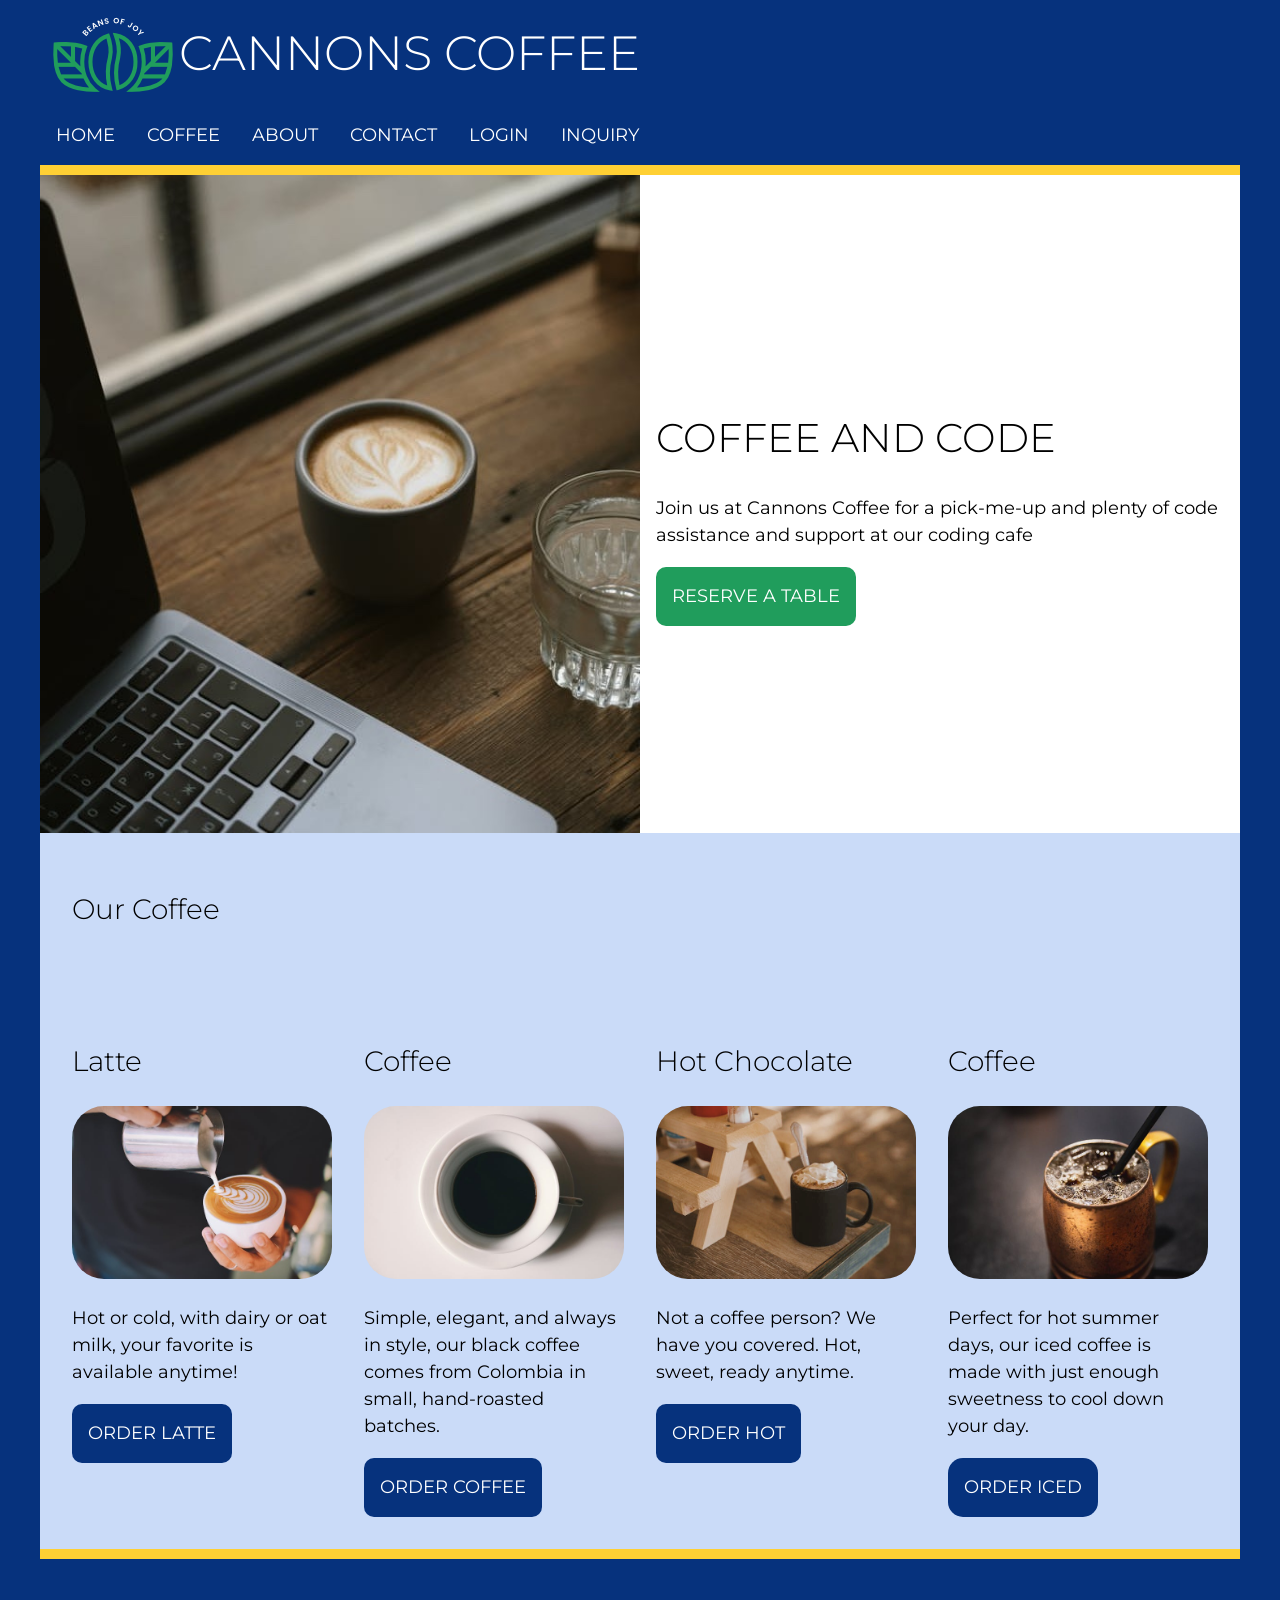
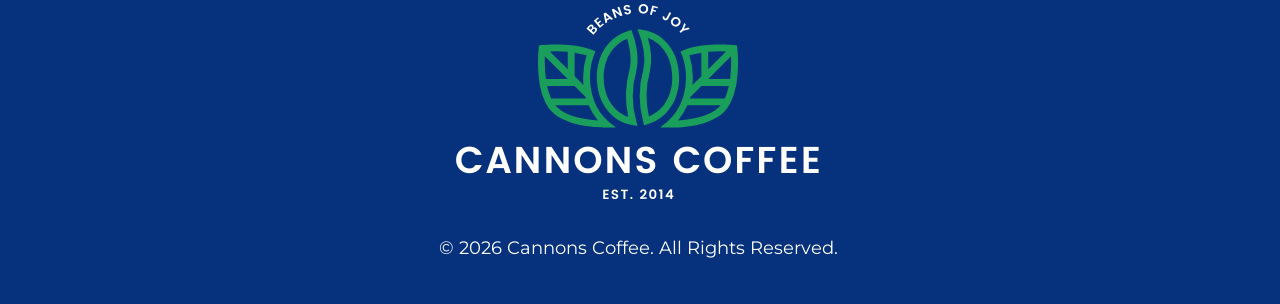
==== commit 82995c85: "added new files" ====
--- a/index.html
+++ b/index.html
@@ -9,6 +9,7 @@
 </head>
 
 <body>
+    <script src="js/script.js"></script>
     <div class="wrapper">
         <header>
             <div class="logo">
@@ -21,6 +22,8 @@
                     <li><a href="latte.html" target="_blank" class="button">Coffee</a></li>
                     <li><a href="https://www.starbucks.com/" target="_blank" class="button">About</a></li>
                     <li><a href="mailto:Jordan81hoc@gmail.com" target="_blank" class="contact-btn">Contact</a></li>
+                    <li><a href="inquiry.html" target="_blank" class="button">login</a></li>
+                    <li><a href="login.html" target="_blank" class="button">inquiry</a></li>
                 </ul>
             </nav>
         </header>
--- a/css/style.css
+++ b/css/style.css
@@ -94,7 +94,6 @@
   color: var(--white);
   text-transform: uppercase;
   border-radius: 10px;
-  margin: 2rem;
   padding: 1rem;
 }
 
@@ -106,7 +105,6 @@
   text-decoration: none;
   text-align: center;
   display: inline-block;
-  margin: 2rem;
   padding: 1rem;
 }
 
@@ -118,7 +116,6 @@
   text-decoration: none;
   text-align: center;
   display: inline-block;
-  margin: 2rem;
   padding: 1rem;
 }
 
@@ -130,7 +127,6 @@
   text-decoration: none;
   text-align: center;
   display: inline-block;
-  margin: 2rem;
   padding: 1rem;
 }
 
@@ -142,7 +138,6 @@
   text-decoration: none;
   text-align: center;
   display: inline-block;
-  margin: 2rem;
   padding: 1rem;
 }
 
@@ -171,7 +166,7 @@
   text-decoration: none;
   justify-content: center;
   padding: 0.5rem 1rem;
-  margin: 2rem;
+  /* margin: 2rem; */
 }
 
 .container1 {
@@ -205,7 +200,7 @@
 }
 
 .container2 img {
-  border-radius: var(--radius);
+  border-radius: 2rem;
 }
 
 .child1 {
